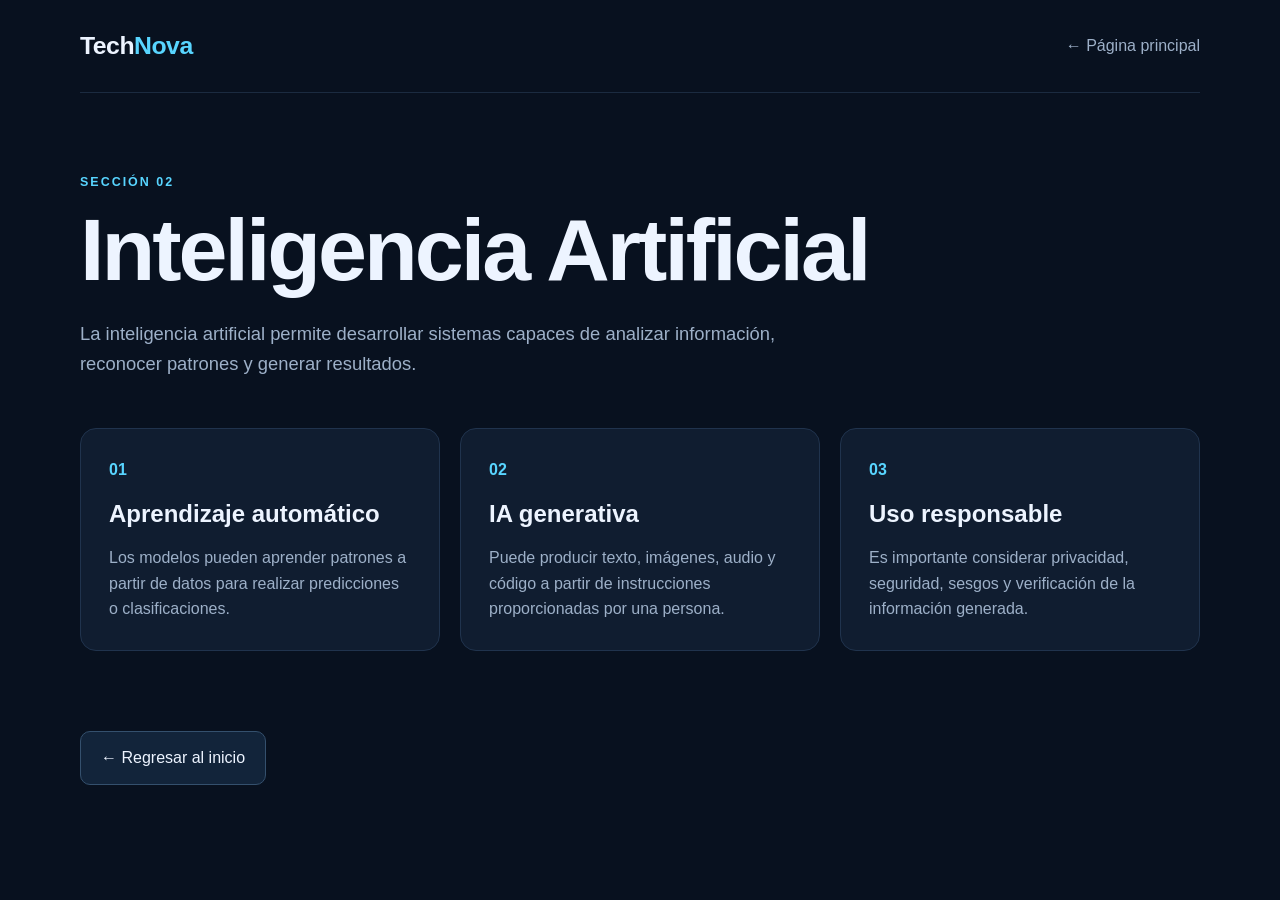
==== ia.html @ 0586900f "Agrega estructura inicial del sitio web" ====
<!DOCTYPE html>
<html lang="es">
<head>
  <meta charset="UTF-8">
  <meta name="viewport" content="width=device-width, initial-scale=1.0">
  <title>Inteligencia Artificial | TechNova</title>
  <link rel="stylesheet" href="css/styles.css">
</head>
<body>
  <nav class="navbar container nav-page">
    <a class="logo" href="index.html">Tech<span>Nova</span></a>
    <a class="back" href="index.html">← Página principal</a>
  </nav>
  <main class="container page">
    <p class="eyebrow">SECCIÓN 02</p>
    <h1>Inteligencia Artificial</h1>
    <p class="lead">La inteligencia artificial permite desarrollar sistemas capaces de analizar información, reconocer patrones y generar resultados.</p>
    <div class="feature-grid">
      <article class="feature"><span>01</span><h2>Aprendizaje automático</h2><p>Los modelos pueden aprender patrones a partir de datos para realizar predicciones o clasificaciones.</p></article>
      <article class="feature"><span>02</span><h2>IA generativa</h2><p>Puede producir texto, imágenes, audio y código a partir de instrucciones proporcionadas por una persona.</p></article>
      <article class="feature"><span>03</span><h2>Uso responsable</h2><p>Es importante considerar privacidad, seguridad, sesgos y verificación de la información generada.</p></article>
    </div>
    <a class="btn" href="index.html">← Regresar al inicio</a>
  </main>
</body>
</html>
---- css/styles.css ----
*{box-sizing:border-box;margin:0;padding:0}
:root{--bg:#08111f;--panel:#101d30;--text:#edf4ff;--muted:#9db0c8;--accent:#58d5ff;--accent2:#8d7cff}
html{scroll-behavior:smooth}
body{font-family:Inter,Segoe UI,Arial,sans-serif;background:var(--bg);color:var(--text);line-height:1.6}
a{text-decoration:none;color:inherit}.container{width:min(1120px,92%);margin:auto}
.hero{min-height:82vh;background:radial-gradient(circle at 75% 25%,#263a70 0,transparent 35%),radial-gradient(circle at 20% 80%,#12465b 0,transparent 35%),var(--bg)}
.navbar{display:flex;justify-content:space-between;align-items:center;padding:26px 0}.logo{font-size:1.55rem;font-weight:800;letter-spacing:-.5px}.logo span{color:var(--accent)}
.nav-links{display:flex;gap:25px;color:var(--muted);font-size:.95rem}.nav-links a:hover,.back:hover{color:var(--accent)}
.hero-content{padding-top:15vh;max-width:850px}.eyebrow{color:var(--accent);font-size:.78rem;font-weight:800;letter-spacing:2px;margin-bottom:12px}
h1{font-size:clamp(3rem,7vw,6.2rem);line-height:1.02;letter-spacing:-3px;margin-bottom:25px}.hero h1 span{background:linear-gradient(90deg,var(--accent),var(--accent2));-webkit-background-clip:text;color:transparent}
.hero-content>p:not(.eyebrow),.lead{color:var(--muted);font-size:1.15rem;max-width:700px}
.btn{display:inline-block;margin-top:30px;padding:13px 20px;border:1px solid #34506d;border-radius:10px;background:#12243a;transition:.2s}.btn:hover{transform:translateY(-2px);border-color:var(--accent)}
.section{padding:85px 0}.section-heading{margin-bottom:35px}.section-heading h2{font-size:2.5rem}
.cards{display:grid;grid-template-columns:repeat(4,1fr);gap:18px}.card{background:var(--panel);border:1px solid #20334d;border-radius:16px;padding:27px;transition:.25s}.card:hover{transform:translateY(-6px);border-color:#416c8e}.icon{font-size:2rem;margin-bottom:20px}.card h3{font-size:1.25rem;margin-bottom:10px}.card p{color:var(--muted);font-size:.95rem;min-height:90px}.card span{color:var(--accent);font-weight:700}
footer{border-top:1px solid #1b2b40;padding:28px 0;color:var(--muted)}.footer-content{display:flex;justify-content:space-between}
.nav-page{border-bottom:1px solid #1b2b40}.back{color:var(--muted)}.page{padding:80px 0}.page h1{font-size:clamp(3rem,7vw,5.5rem)}
.feature-grid{display:grid;grid-template-columns:repeat(3,1fr);gap:20px;margin:50px 0}.feature{background:var(--panel);border:1px solid #20334d;border-radius:16px;padding:28px}.feature span{color:var(--accent);font-weight:800}.feature h2{margin:12px 0}.feature p{color:var(--muted)}
@media(max-width:850px){.nav-links{display:none}.cards,.feature-grid{grid-template-columns:1fr 1fr}h1{letter-spacing:-2px}}
@media(max-width:560px){.cards,.feature-grid{grid-template-columns:1fr}.footer-content{flex-direction:column;gap:8px}.hero-content{padding-top:10vh}}
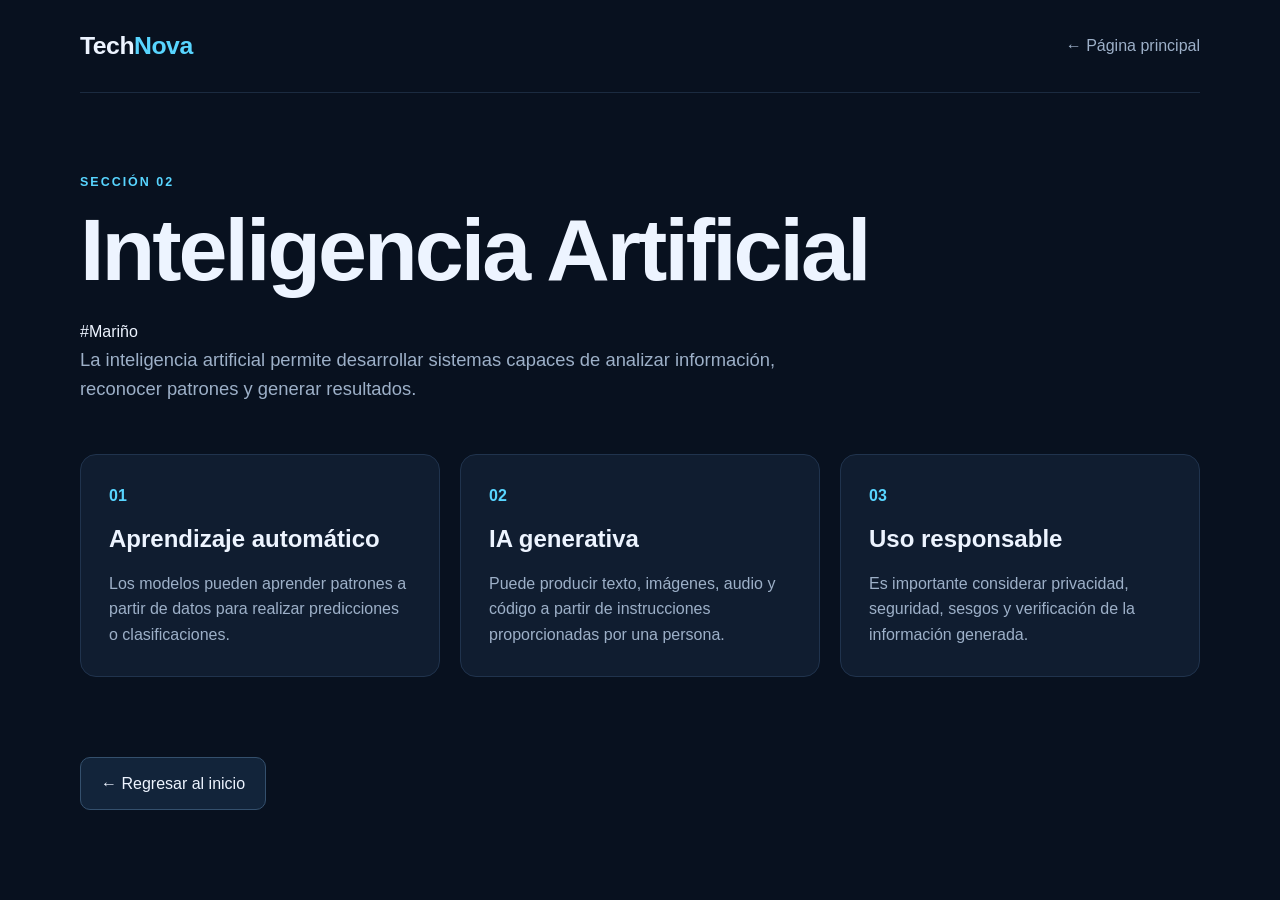
==== commit 133f798d: "Add author name to ia.html prueba" ====
--- a/ia.html
+++ b/ia.html
@@ -14,6 +14,7 @@
   <main class="container page">
     <p class="eyebrow">SECCIÓN 02</p>
     <h1>Inteligencia Artificial</h1>
+    #Mariño
     <p class="lead">La inteligencia artificial permite desarrollar sistemas capaces de analizar información, reconocer patrones y generar resultados.</p>
     <div class="feature-grid">
       <article class="feature"><span>01</span><h2>Aprendizaje automático</h2><p>Los modelos pueden aprender patrones a partir de datos para realizar predicciones o clasificaciones.</p></article>
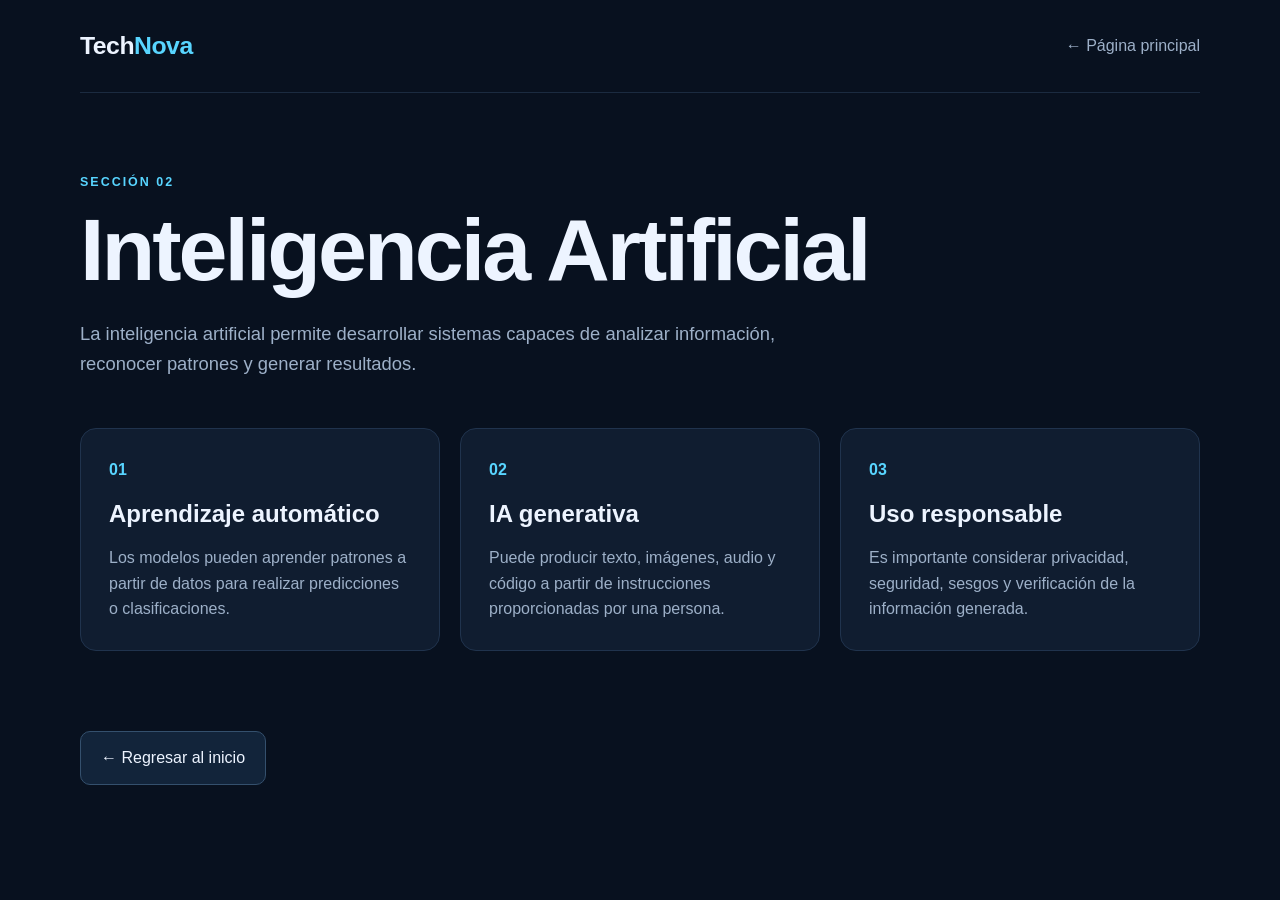
==== commit 23f0a55e: "Remove '#Mariño' from ia.html" ====
--- a/ia.html
+++ b/ia.html
@@ -14,7 +14,6 @@
   <main class="container page">
     <p class="eyebrow">SECCIÓN 02</p>
     <h1>Inteligencia Artificial</h1>
-    #Mariño
     <p class="lead">La inteligencia artificial permite desarrollar sistemas capaces de analizar información, reconocer patrones y generar resultados.</p>
     <div class="feature-grid">
       <article class="feature"><span>01</span><h2>Aprendizaje automático</h2><p>Los modelos pueden aprender patrones a partir de datos para realizar predicciones o clasificaciones.</p></article>
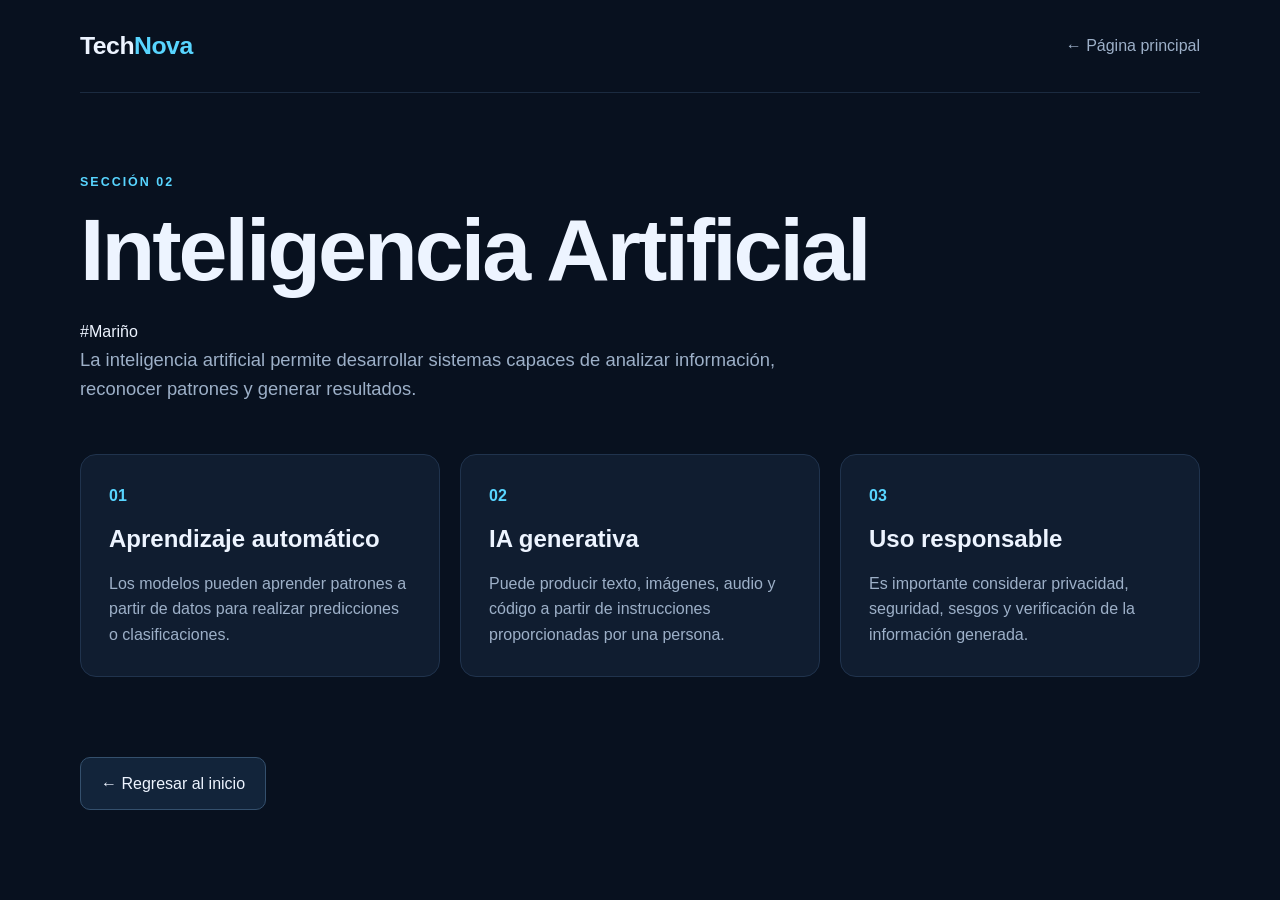
==== commit 686e3dda: "Merge pull request #3 from DarioCoronel19/seccion-ia Change title and section to Artificial Intellig" ====
--- a/ia.html
+++ b/ia.html
@@ -14,6 +14,7 @@
   <main class="container page">
     <p class="eyebrow">SECCIÓN 02</p>
     <h1>Inteligencia Artificial</h1>
+    #Mariño
     <p class="lead">La inteligencia artificial permite desarrollar sistemas capaces de analizar información, reconocer patrones y generar resultados.</p>
     <div class="feature-grid">
       <article class="feature"><span>01</span><h2>Aprendizaje automático</h2><p>Los modelos pueden aprender patrones a partir de datos para realizar predicciones o clasificaciones.</p></article>
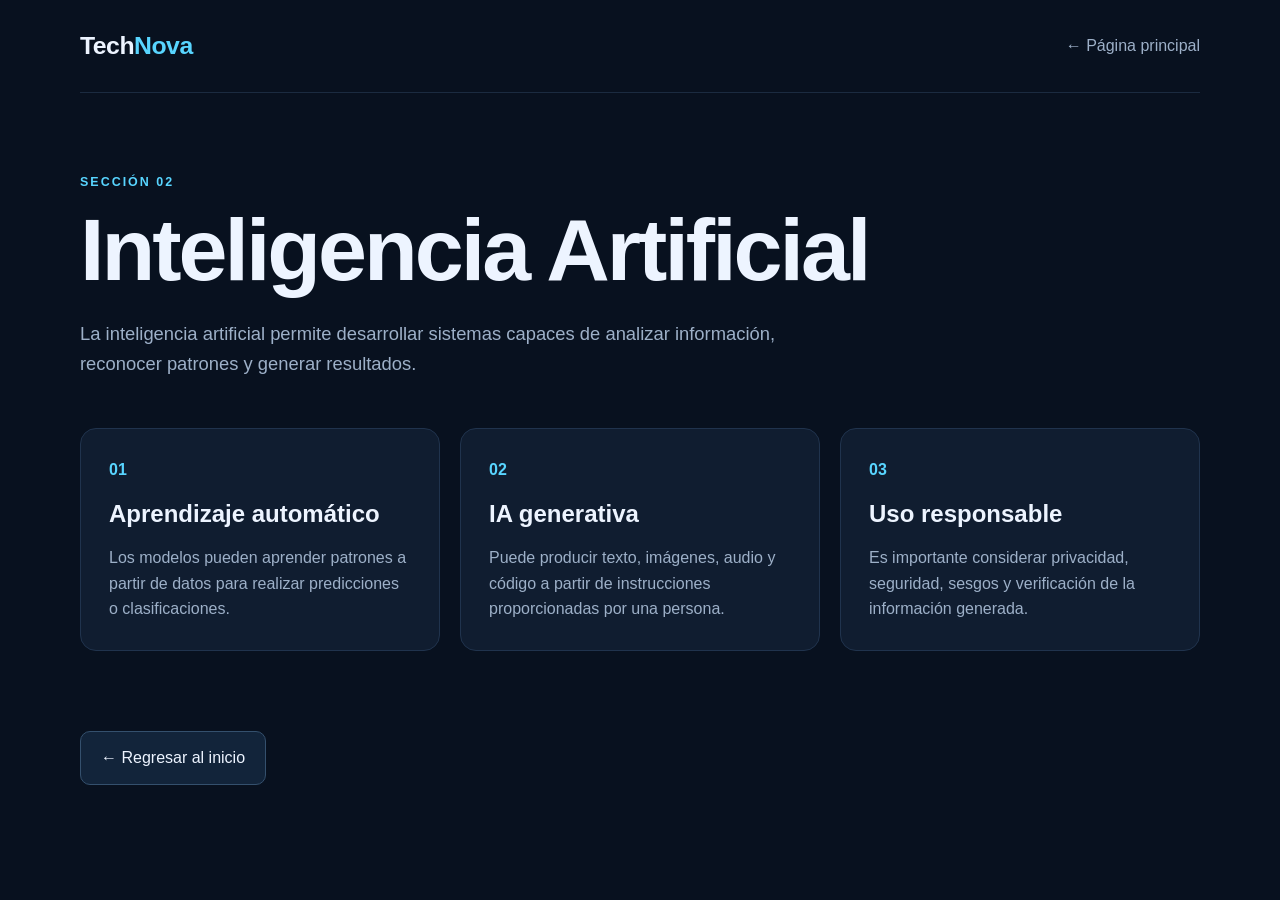
==== commit 855588d6: "Remove '#Mariño' from ia.html" ====
--- a/ia.html
+++ b/ia.html
@@ -14,7 +14,6 @@
   <main class="container page">
     <p class="eyebrow">SECCIÓN 02</p>
     <h1>Inteligencia Artificial</h1>
-    #Mariño
     <p class="lead">La inteligencia artificial permite desarrollar sistemas capaces de analizar información, reconocer patrones y generar resultados.</p>
     <div class="feature-grid">
       <article class="feature"><span>01</span><h2>Aprendizaje automático</h2><p>Los modelos pueden aprender patrones a partir de datos para realizar predicciones o clasificaciones.</p></article>
